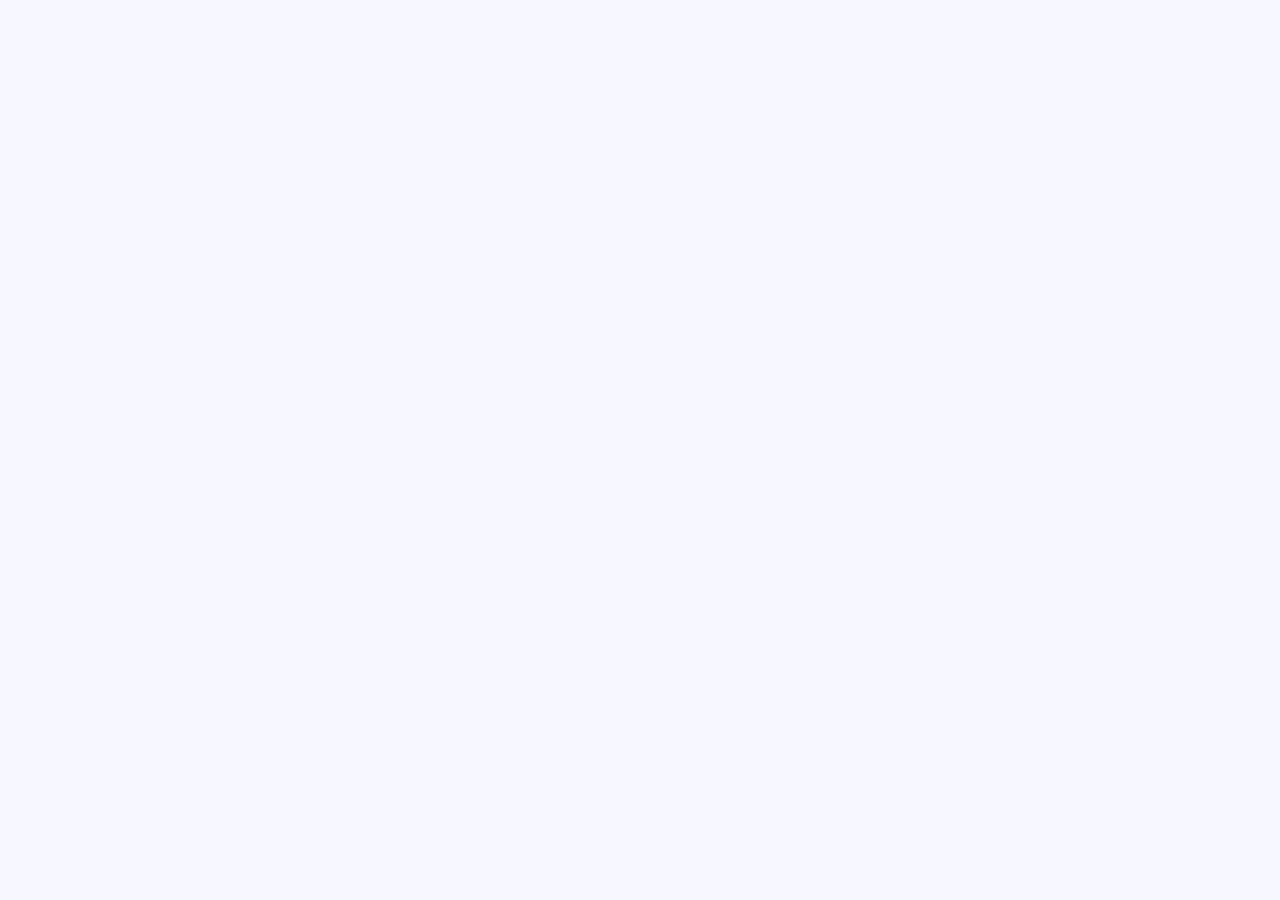
==== index.html @ 4a9fe274 "index in center" ====
<!DOCTYPE html>
<html lang="en">
<head>
    <meta charset="UTF-8">
    <meta name="viewport" content="width=device-width, initial-scale=1.0">
    <meta http-equiv="X-UA-Compatible" content="ie=edge">

    <meta
        name="description"
        content="Professional full-stack developer creating modern and responsive websites.">
    <title>Sakshi Shah| Full stack Developer & Freelancer</title>


    <link rel="stylesheet" href="../style/style.css">
    <link rel="stylesheet" href="../style/skills.css">
    <link rel="stylesheet" href="../style/testimonials.css">
    <link rel="stylesheet" href="../style/my_portfolio.css">
    <link rel="stylesheet" href="../style/contact.css">
    <link rel="icon" type="image/png" href="../src/favicon.png">


    <script src="script.js"></script>

</head>
<body>
        <v-navbar></v-navbar>
        <my-hero></my-hero>
        <my-about></my-about>
        <my-testimonials></my-testimonials>
        <my-skills></my-skills>
        <my-portfolio></my-portfolio>
        <my-contact></my-contact>
</body>
</html>
---- style/style.css ----
@import url('https://fonts.googleapis.com/css2?family=Inter:wght@400;500;600;700;800;900&display=swap');

* {
    box-sizing: border-box;
    margin: 0;
    padding: 0;
}

html, body {
    height: 100%;
    font-family: 'Inter', 'Segoe UI', sans-serif;
    background: #f7f7ff;
    color: #111018;
    overflow-x: hidden;
    scroll-behavior: smooth;
}

my-about,
my-hero,
my-portfolio,
my-skills,
my-testimonials,
v-navbar {
    display: block;
}

.nav-toggle {
    display: none;
}

@media (max-width: 980px) {
    body .vnavbar {
        position: relative;
        width: 100%;
        height: auto;
        min-height: 68px;
        padding: 0 16px;
        border-right: 0;
        border-bottom: 1px solid rgba(0, 0, 0, 0.08);
    }

    body .vnavbar .container {
        width: 100%;
        flex-direction: row;
        justify-content: space-between;
        gap: 12px;
    }

    body .vnavbar .logo {
        width: 52px;
        height: 52px;
        flex: 0 0 52px;
    }

    body .vnavbar .logo a {
        font-size: 2rem;
    }

    body .vnavbar .nav-links {
        width: auto;
        flex: 1;
        flex-direction: row;
        justify-content: flex-end;
        gap: clamp(2px, 1.5vw, 16px);
        margin: 0;
    }

    body .vnavbar .nav-links li {
        width: 42px;
        height: 48px;
        padding: 0;
    }

    body .vnavbar .nav-links li::after {
        display: none;
    }

    body .hero,
    body .about,
    body .testimonials,
    body .skills-section,
    body .portfolio-section,
    body .contact-page {
        margin-left: 0;
    }

    body .hero {
        width: 100%;
        min-height: auto;
    }

    body .hero .container {
        min-height: auto;
        padding: 100px 28px 0;
    }

    body .hero .container::before {
        width: min(68vw, 500px);
        right: -180px;
        top: 130px;
    }

    body .hero .htop {
        height: 64px;
        gap: 16px;
        padding: 0 24px;
    }

    body .hero .htop .contact,
    body .hero .htop .email {
        font-size: 0.75rem;
    }

    body .hero .hero-image {
        position: static;
        display: block;
        width: min(500px, 100%);
        height: auto;
        margin: 28px auto 0;
        align-self: center;
    }

    body .about {
        flex-direction: column;
        align-items: center;
        gap: 36px;
        padding: 40px 28px 56px;
    }

    body .about-left,
    body .about-right {
        width: 100%;
        max-width: 680px;
    }

    body .about-left {
        order: 1;
        margin: 0;
    }

    body .about-right {
        order: 2;
        margin: 0;
        padding: 0;
    }

    body .profile-wrap {
        width: min(400px, 76vw);
        height: min(400px, 76vw);
    }

    body .testimonials {
        padding: 20px 28px 50px;
    }

    body .testimonial-card {
        flex: 0 0 100%;
        max-width: 100%;
        padding: 30px 32px;
    }

    body .skills-section {
        padding: 35px 28px 50px;
    }

    body .skills-grid {
        grid-template-columns: minmax(0, 1fr);
        gap: 32px;
    }

    body .edu-card {
        display: flex;
        width: 100%;
        height: auto;
        padding: 32px;
    }

    body .portfolio-section {
        padding: 35px 28px 60px;
    }

    body .portfolio-grid {
        column-count: 2;
        column-gap: 20px;
    }

    body .contact-page {
        padding: 28px 28px 0;
    }

    body .contact-shell {
        grid-template-columns: minmax(0, 1fr);
        gap: 32px;
    }

    body .form-panel {
        max-width: none;
        margin: 0;
    }

    body .contact-copy p {
        max-width: 100%;
    }
}

@media (max-width: 640px) {
    body .vnavbar {
        position: fixed;
        inset: 0 auto 0 0;
        z-index: 30;
        width: 72px;
        height: 100vh;
        height: 100dvh;
        min-height: 0;
        padding: 0;
        border-right: 1px solid rgba(0, 0, 0, 0.08);
        border-bottom: 0;
        transform: translateX(-100%);
        transition: transform 0.28s ease;
        background: #fff;
        visibility: hidden;
    }

    body .vnavbar .container {
        width: 100%;
        height: 100%;
        flex-direction: column;
        justify-content: flex-start;
        gap: 0;
    }

    body .vnavbar .logo {
        width: 71px;
        height: 71px;
        flex: 0 0 71px;
    }

    body .vnavbar .nav-links {
        width: 100%;
        flex: 0 0 auto;
        flex-direction: column;
        justify-content: flex-start;
        gap: 0;
        margin-top: 100px;
    }

    body .vnavbar .nav-links li {
        width: 100%;
        height: 59px;
        padding: 0;
    }

    body .vnavbar .nav-links li:not(:last-child)::after {
        display: block;
        width: 100%;
    }

    body .vnavbar.is-open {
        transform: translateX(0);
        visibility: visible;
    }

    body .nav-toggle {
        position: fixed;
        right: 16px;
        bottom: 16px;
        z-index: 31;
        display: flex;
        width: 54px;
        height: 54px;
        flex-direction: column;
        align-items: center;
        justify-content: center;
        gap: 5px;
        border: 0;
        border-radius: 50%;
        background: #ff9000;
        box-shadow: 0 5px 18px rgba(17, 16, 24, 0.16);
        cursor: pointer;
    }

    body .nav-toggle span {
        display: block;
        width: 22px;
        height: 2px;
        border-radius: 2px;
        background: #fff;
        transition: transform 0.2s ease, opacity 0.2s ease;
    }

    body .nav-toggle[aria-expanded="true"] span:first-child {
        transform: translateY(7px) rotate(45deg);
    }

    body .nav-toggle[aria-expanded="true"] span:nth-child(2) {
        opacity: 0;
    }

    body .nav-toggle[aria-expanded="true"] span:last-child {
        transform: translateY(-7px) rotate(-45deg);
    }

    body .hero {
        min-height: 100vh;
        min-height: 100svh;
    }

    body .hero .container {
        min-height: 100vh;
        min-height: 100svh;
        justify-content: center;
        padding: 86px 24px 80px;
    }

    body .hero .container::before {
        width: 120vw;
        right: -44vw;
        top: 0;
        opacity: 0.8;
    }

    body .hero .hero-image {
        position: absolute;
        inset: 0 -5% 0 auto;
        width: 110%;
        height: 100%;
        max-width: none;
        margin: 0;
        object-fit: cover;
        object-position: center bottom;
        opacity: 0.38;
        z-index: 1;
    }

    body .hero .htop {
        padding: 0 20px;
    }

    body .hero h5 {
        margin-top: 0;
    }

    body .vnavbar .nav-links a svg {
        width: 22px;
        height: 22px;
    }

    body .hero .htop {
        height: 58px;
        gap: 10px;
        padding: 0 16px;
    }

    body .hero .htop .email {
        display: none;
    }

    body .hero .htop .leguagr {
        gap: 6px;
        padding-right: 0;
    }

    body .hero .container {
        padding: 86px 20px 0;
    }

    body .hero h5,
    body .hero h1,
    body .hero ui,
    body .hero p,
    body .hero .btn {
        margin-left: 0;
    }

    body .hero h5 {
        font-size: 1rem;
    }

    body .hero h1 {
        max-width: 100%;
        font-size: clamp(2.7rem, 12vw, 4rem);
        overflow-wrap: anywhere;
    }

    body .hero ui {
        flex-wrap: wrap;
    }

    body .hero ui li {
        font-size: clamp(1.25rem, 6vw, 1.5rem);
    }

    body .hero p {
        font-size: 0.95rem;
    }

    body .hero .btn {
        padding: 12px 22px;
    }

    body .about {
        padding: 36px 20px 48px;
    }

    body .about-left {
        flex-basis: auto;
    }

    body .profile-wrap {
        width: min(315px, 76vw);
        height: min(315px, 76vw);
    }

    body .about-grid {
        grid-template-columns: minmax(0, 1fr);
        gap: 12px;
    }

    body .info-row {
        justify-content: flex-start;
        gap: 12px;
        white-space: normal;
    }

    body .info-row p {
        min-width: 0;
        white-space: normal;
        overflow-wrap: anywhere;
    }

    body .testimonials {
        padding: 10px 20px 45px;
    }

    body .testimonials .section-tag.testimonials-tag,
    body .skills-section .section-tag.skills-tag,
    body .portfolio-section .section-tag.portfolio-tag {
        font-size: 1.6rem;
    }

    body .testimonials .section-tag.testimonials-tag {
        margin-bottom: 28px;
    }

    body .testimonial-card {
        flex-direction: column;
        align-items: flex-start;
        gap: 18px;
        padding: 24px 20px;
    }

    body .testimonial-avatar {
        width: 76px;
        height: 76px;
        flex: 0 0 76px;
        margin: 0;
    }

    body .testimonial-text {
        font-size: 0.84rem;
        margin-bottom: 16px;
    }

    body .skills-section {
        padding: 25px 20px 40px;
    }

    body .skills-section .section-tag.skills-tag {
        margin-bottom: 30px;
    }

    body .skill-percent {
        min-width: 65px;
        font-size: 1.5rem;
    }

    body .skill-row {
        gap: 16px;
    }

    body .edu-card {
        padding: 28px 22px;
        gap: 26px;
    }

    body .portfolio-section {
        padding: 30px 20px 50px;
    }

    body .portfolio-filter-nav {
        gap: 12px 16px;
        margin-bottom: 30px;
    }

    body .portfolio-grid {
        column-count: 1;
        column-gap: 0;
    }

    body .portfolio-card {
        margin-bottom: 18px;
    }

    body .portfolio-overlay {
        padding: 18px;
    }

    body .modal-close {
        top: -38px;
        right: 0;
    }

    body .contact-page {
        padding: 28px 16px 0;
    }

    body .contact-shell {
        gap: 28px;
    }

    body .contact-copy h2 {
        font-size: clamp(2.1rem, 10vw, 3rem);
    }

    body .contact-item {
        align-items: flex-start;
        font-size: 0.98rem;
        overflow-wrap: anywhere;
    }

    body .field-row {
        grid-template-columns: minmax(0, 1fr);
        gap: 16px;
    }

    body .contact-form input,
    body .contact-form textarea {
        min-width: 0;
        padding: 14px 15px;
    }

    body .map-container {
        height: clamp(220px, 65vw, 360px);
        margin-bottom: 48px;
    }

    body .map-container iframe {
        display: block;
    }
}

@media (max-width: 360px) {
    body .vnavbar {
        width: 68px;
    }

    body .vnavbar .nav-links li {
        width: 100%;
    }

    body .vnavbar .nav-links a svg {
        width: 20px;
        height: 20px;
    }

    body .hero .container {
        padding-right: 16px;
        padding-left: 16px;
    }

    body .skill-percent {
        min-width: 58px;
        font-size: 1.3rem;
    }
}
---- style/skills.css ----
.skills-section {
    position: relative;
    margin-left: 71px;
    padding: 30px clamp(60px, 10.6vw, 145px) 55px;
    background: #ffffff;
}

.skills-container {
    width: 100%;
    max-width: 1140px;
    margin: 0 auto;
}

.skills-section .section-tag.skills-tag {
    font-size: 1.85rem;
    font-weight: 800;
    line-height: 1.25;
    color: #111018;
    margin: 0 0 45px;
}

.skills-section .section-tag.skills-tag::before {
    content: "";
    position: absolute;
    z-index: -1;
    width: 44px;
    height: 44px;
    left: -14px;
    top: 50%;
    transform: translateY(-50%);
    border-radius: 50%;
    background: #ffb85b;
}

.skills-grid {
    display: grid;
    grid-template-columns: minmax(320px, 390px) 1fr;
    gap: clamp(40px, 6vw, 85px);
    align-items: start;
}


.edu-card {
    background: #f7f7fc;
    border-radius: 12px;
    width: 325px;
    height: 350px;
    padding: 42px 38px;
    flex-direction: column;
    gap: 34px;
}

.edu-item {
    display: flex;
    flex-direction: column;
}

.edu-year {
    font-size: 0.82rem;
    font-weight: 500;
    color: #7b7983;
    margin-bottom: 6px;
    letter-spacing: 0.01em;
}

.edu-title {
    font-size: 1.05rem;
    font-weight: 800;
    color: #111018;
    margin: 0 0 6px;
    line-height: 1.3;
}

.edu-school {
    font-size: 0.85rem;
    color: #727079;
    margin: 0;
    line-height: 1.4;
    font-weight: 400;
}

.skills-list {
    display: flex;
    flex-direction: column;
    gap: 32px;
    padding-top: 10px;
}

.skill-row {
    display: flex;
    align-items: center;
    gap: 24px;
}

.skill-percent {
    font-size: 2rem;
    font-weight: 800;
    color: #111018;
    min-width: 82px;
    flex-shrink: 0;
    line-height: 1;
    letter-spacing: -0.02em;
}

.skill-content {
    flex: 1;
    min-width: 0;
}

.skill-name {
    display: block;
    font-size: 0.88rem;
    font-weight: 600;
    color: #111018;
    margin-bottom: 9px;
    line-height: 1.2;
}

.skill-track {
    width: 100%;
    height: 8px;
    background: #e8e8f0;
    border-radius: 3px;
    overflow: hidden;
}

.skill-bar {
    height: 100%;
    background: #ff9000;
    border-radius: 3px;
    transition: width 0.8s cubic-bezier(0.22, 1, 0.36, 1);
}
---- style/testimonials.css ----
.testimonials {
    position: relative;
    margin-left: 97px;
    padding: 0 clamp(60px, 10.6vw, 145px) 55px;
    background: #f7f7ff;
}

.testimonials-container {
    width: 100%;
    max-width: 1140px;
    margin: 0 auto;
}

.testimonials .section-tag.testimonials-tag {
    font-size: 1.85rem;
    font-weight: 800;
    line-height: 1.25;
    color: #111018;
    margin: 0 0 47px;
}

.testimonials .section-tag.testimonials-tag::before {
    content: "";
    position: absolute;
    z-index: -1;
    width: 44px;
    height: 44px;
    left: -14px;
    top: 50%;
    transform: translateY(-50%);
    border-radius: 50%;
    background: #ffb85b;
}

.testimonials-slider {
    width: 100%;
    overflow: hidden;
    position: relative;
    padding: 1px 1px;
    margin: -12px -6px 0;
}

.testimonials-track {
    display: flex;
    gap: 28px;
    transition: transform 0.45s cubic-bezier(0.22, 1, 0.36, 1);
    will-change: transform;
}

.testimonial-card {
    flex: 0 0 calc((100% - 28px) / 2);
    min-width: 0;
    background: #ffffff;
    border-radius: 10px;
    margin-top: 12px;
    padding: 45px 60px;
    display: flex;
    align-items: flex-start;
    gap: 0px;
    box-shadow: 0 8px 30px rgba(0, 0, 0, 0.035);
    border: 1px solid rgba(0, 0, 0, 0.02);
    transition: transform 0.25s ease, box-shadow 0.25s ease;
    user-select: none;
}

.testimonial-card:hover {
    transform: translateY(-2px);
    box-shadow: 0 12px 34px rgba(0, 0, 0, 0.06);
}

.testimonial-avatar {
    width: 130px;
    height: 100px;
    flex: 0 0 97px;
    border-radius: 70%;
    margin-right: 21px;
    margin-top: 4px;
    margin-bottom: 4px;
    margin-left: -20px;
    background: #f7f7ff;
    overflow: hidden;
}

.testimonial-avatar img {
    width: 100%;
    height: 100%;
    object-fit: cover;
    display: block;
}

.testimonial-content {
    flex: 1;
    min-width: 0;
}

.testimonial-text {
    font-size: 0.86rem;
    line-height: 1.68;
    color: #5d5c64;
    margin: 0 0 22px 0;
    font-weight: 400;
}

.testimonial-name {
    font-size: 1.05rem;
    font-weight: 800;
    color: #111018;
    margin: 0 0 4px 0;
    line-height: 1.2;
}

.testimonial-role {
    display: block;
    font-size: 0.78rem;
    color: #77757f;
    font-weight: 500;
}

.testimonials-dots {
    display: flex;
    justify-content: center;
    align-items: center;
    gap: 12px;
    margin-top: 36px;
}

.slider-dot {
    width: 15px;
    height: 15px;
    border-radius: 50%;
    border: 2px solid #ff9000;
    background: transparent;
    padding: 0;
    cursor: pointer;
    display: inline-flex;
    align-items: center;
    justify-content: center;
    transition: transform 0.2s ease, border-color 0.2s ease;
    outline: none;
}

.slider-dot:hover {
    transform: scale(1.15);
}

.slider-dot:focus-visible {
    box-shadow: 0 0 0 3px rgba(255, 144, 0, 0.35);
}

.slider-dot.active::after {
    content: "";
    width: 5px;
    height: 5px;
    border-radius: 50%;
    background: #ff9000;
    display: block;
}

.testimonials-wave {
    width: min(100%, 1000px);
    height: 12px;
    margin: 0 auto 30px;
    background-image: url("data:image/svg+xml,%3Csvg xmlns='http%3A%2F%2Fwww.w3.org%2F2000%2Fsvg' width='40' height='10' viewBox='0 0 40 10'%3E%3Cpath d='M0 5 Q5 0 10 5 T20 5 T30 5 T40 5' fill='none' stroke='%23d6d6dd' stroke-width='2'/%3E%3C/svg%3E");
    background-repeat: repeat-x;
    background-size: 40px 10px;
}

.testimonials-wave-bottom {
    margin-top: 75px;
    margin-bottom: 70px;
}
---- style/my_portfolio.css ----
.portfolio-section {
    position: relative;
    margin-left: 71px;
    padding: 35px clamp(60px, 10.6vw, 145px) 80px;
    background: #f7f7ff;
    min-height: 100vh;
}

.portfolio-container {
    width: 100%;
    max-width: 1140px;
    margin: 0 auto;
}

.portfolio-header {
    margin-bottom: 24px;
}

.portfolio-section .section-tag.portfolio-tag {
    position: relative;
    display: inline-block;
    font-size: 1.85rem;
    font-weight: 800;
    line-height: 1.25;
    color: #111018;
    margin: 0;
    z-index: 1;
}

.portfolio-section .section-tag.portfolio-tag::before {
    content: "";
    position: absolute;
    z-index: -1;
    width: 44px;
    height: 44px;
    left: -14px;
    top: 50%;
    transform: translateY(-50%);
    border-radius: 50%;
    background: #ffb85b;
}

.portfolio-filter-nav {
    display: flex;
    align-items: center;
    gap: 22px;
    margin-bottom: 40px;
    flex-wrap: wrap;
}

.filter-btn {
    position: relative;
    background: transparent;
    border: none;
    outline: none;
    font-family: inherit;
    font-size: 0.88rem;
    font-weight: 500;
    color: #727079;
    cursor: pointer;
    padding: 6px 0 10px;
    transition: color 0.25s ease;
    text-transform: capitalize;
}

.filter-btn:hover {
    color: #ff9000;
}

.filter-btn.active {
    color: #111018;
    font-weight: 700;
}

.filter-btn .active-indicator {
    position: absolute;
    bottom: 0;
    left: 0;
    width: 100%;
    height: 2.5px;
    background: #ff9000;
    border-radius: 2px;
    opacity: 0;
    transform: scaleX(0);
    transform-origin: left center;
    transition: opacity 0.25s ease, transform 0.25s ease;
}

.filter-btn.active .active-indicator {
    opacity: 1;
    transform: scaleX(1);
}

.portfolio-grid {
    column-count: 3;
    column-gap: 24px;
    width: 100%;
}

.portfolio-card {
    position: relative;
    break-inside: avoid;
    margin-bottom: 24px;
    display: block;
    overflow: hidden;
    cursor: pointer;
    background: #eef0f8;
    transition: transform 0.35s cubic-bezier(0.16, 1, 0.3, 1), box-shadow 0.35s ease;
}

.portfolio-card:hover {
    transform: translateY(-4px);
    box-shadow: 0 16px 36px rgba(17, 16, 24, 0.12);
}

.portfolio-card img {
    width: 100%;
    height: auto;
    display: block;
    transition: transform 0.65s cubic-bezier(0.16, 1, 0.3, 1);
}

.portfolio-card:hover img {
    transform: scale(1.05);
}

.portfolio-overlay {
    position: absolute;
    inset: 0;

    background: linear-gradient(
        180deg,
        rgba(17, 16, 24, 0.85) 0%,
        rgba(17, 16, 24, 0.35) 40%,
        rgba(17, 16, 24, 0.05) 100%
    );

    display: flex;
    justify-content: space-between;

    align-items: flex-start;

    padding: 24px;
    opacity: 0;
    transition: opacity 0.35s ease;
    z-index: 2;
}
.portfolio-card:hover .portfolio-overlay {
    opacity: 1;
}

.portfolio-info {
    transform: translateY(-20px);
    opacity: 0;

    transition:
        transform 0.45s cubic-bezier(0.16, 1, 0.3, 1),
        opacity 0.35s ease;
}

.portfolio-card:hover .portfolio-info {
    transform: translateY(0);
    opacity: 1;
}

.portfolio-cat {
    display: block;
    font-size: 0.72rem;
    font-weight: 600;
    text-transform: uppercase;
    letter-spacing: 0.08em;
    color: white;
}

.portfolio-title {
    font-size: 1.05rem;
    font-weight: 700;
    color: #ffffff;
    line-height: 1.3;
}

.portfolio-icon {
    position: absolute;
    bottom: 24px;
    right: 24px;

    width: 38px;
    height: 38px;
    border-radius: 50%;

    background: rgba(255, 255, 255, 0.16);
    backdrop-filter: blur(8px);

    /* display: flex;
    align-items: center;
    justify-content: center; */

    transform: translateY(14px) scale(0.85);

    transition:
        transform 0.35s cubic-bezier(0.16, 1, 0.3, 1),
        background 0.25s ease;
}

.portfolio-card:hover .portfolio-icon {
    transform: translateY(0) scale(1);
}
.portfolio-icon:hover {
    background: #ff9000;
}

.portfolio-modal {
    position: fixed;
    inset: 0;
    z-index: 9999;
    display: flex;
    align-items: center;
    justify-content: center;
    padding: 24px;
    opacity: 0;
    visibility: hidden;
    transition: opacity 0.3s ease, visibility 0.3s ease;
}

.portfolio-modal.active {
    opacity: 1;
    visibility: visible;
}

.modal-backdrop {
    position: absolute;
    inset: 0;
    background: rgba(10, 10, 15, 0.85);
    backdrop-filter: blur(6px);
}

.modal-content {
    position: relative;
    max-width: 820px;
    width: 100%;
    max-height: 90vh;
    display: flex;
    flex-direction: column;
    align-items: center;
    z-index: 10;
    transform: scale(0.94);
    transition: transform 0.3s cubic-bezier(0.16, 1, 0.3, 1);
}

.portfolio-modal.active .modal-content {
    transform: scale(1);
}

.modal-image-wrapper {
    position: relative;
    max-height: 75vh;
    display: flex;
    justify-content: center;
    overflow: hidden;
    border-radius: 4px;
    box-shadow: 0 25px 60px rgba(0, 0, 0, 0.5);
}

.modal-image {
    max-width: 100%;
    max-height: 75vh;
    object-fit: contain;
    display: block;
}

.modal-meta {
    margin-top: 18px;
    text-align: center;
    color: #ffffff;
}

.modal-cat {
    font-size: 0.8rem;
    font-weight: 600;
    text-transform: uppercase;
    letter-spacing: 0.08em;
    color: #ff9000;
    display: block;
    margin-bottom: 4px;
}

.modal-title {
    font-size: 1.25rem;
    font-weight: 700;
    margin: 0;
}

.modal-close {
    position: absolute;
    top: -46px;
    right: 0;
    background: transparent;
    border: none;
    color: #ffffff;
    font-size: 1.8rem;
    line-height: 1;
    cursor: pointer;
    padding: 6px;
    transition: color 0.2s ease, transform 0.2s ease;
}

.modal-close:hover {
    color: #ff9000;
    transform: rotate(90deg);
}
---- style/contact.css ----
.contact-page {
    position: relative;
    margin-left: 80px;
    padding: 28px clamp(35px, 7vw, 140px) 0;
    background: #f5f5fb;
    color: #1d1d23;
}

.contact-shell {
    display: grid;
    grid-template-columns: minmax(280px, 0.9fr) minmax(380px, 1.35fr);
    align-items: start;
    gap: clamp(28px, 4vw, 82px);
    max-width: 1200px;
    margin: 0 auto;
}

.contact-copy {
    padding-top: 10px;
}

.contact-copy h2 {
    font-size: clamp(2.2rem, 3vw, 4rem);
    line-height: 1.05;
    letter-spacing: -0.06em;
    font-weight: 100;
    margin-bottom: 18px;
    color: #17181d;
}

.contact-copy h2 span {
    display: block;
}

.contact-copy p {
    max-width: 430px;
    font-size: 1.05rem;
    line-height: 1.7;
    color: rgba(24, 26, 30, 0.78);
    margin-bottom: 26px;
}

.contact-list {
    list-style: none;
    display: flex;
    flex-direction: column;
    gap: 18px;
    margin: 0;
    padding: 0;
}

.contact-item {
    display: flex;
    align-items: center;
    gap: 14px;
    font-size: 1.1rem;
    line-height: 1.5;
    color: #14161c;
}

.contact-item a {
    color: #14161c;
    text-decoration: none;
}

.contact-item a:hover {
    text-decoration: underline;
}

.contact-img {
    width: 42px;
    height: 42px;
}

.form-panel {
    max-width: 640px;
    width: 100%;
    margin-left: auto;
}

.form-panel h3 {
    font-size: clamp(2rem, 2vw, 2.6rem);
    font-weight: 700;
    line-height: 1.2;
    letter-spacing: -0.04em;
    margin: 0 0 20px;
    color: #18191d;
}

.contact-form {
    display: flex;
    flex-direction: column;
    gap: 18px;
}

.field-row {
    display: grid;
    grid-template-columns: repeat(2, minmax(0, 1fr));
    gap: 18px;
}

.contact-form input,
.contact-form textarea {
    width: 100%;
    border: 1px solid rgba(21, 24, 28, 0.22);
    background: white;
    color: rgba(17, 20, 24, 0.8);
    border-radius: 7px;
    font: inherit;
    padding: 16px 18px;
    outline: none;
    transition: border-color 0.2s ease, box-shadow 0.2s ease;
}

.contact-form input::placeholder,
.contact-form textarea::placeholder {
    color: rgba(17, 20, 24, 0.56);
}

.contact-form input:focus,
.contact-form textarea:focus {
    border-color: rgba(17, 20, 24, 0.4);
    box-shadow: 0 0 0 3px rgba(17, 20, 24, 0.05);
}

.contact-form textarea {
    min-height: 160px;
    resize: vertical;
    padding-right: 42px;
}

.contact-form button {
    align-self: flex-start;
    border: none;
    background: #1b1d22;
    color: #fff;
    border-radius: 5px;
    padding: 15px 26px;
    font-size: 1.05rem;
    font-weight: 600;
    cursor: pointer;
    transition: transform 0.2s ease, opacity 0.2s ease;
}

.contact-form button:hover {
    transform: translateY(-1px);
    opacity: 0.96;
}

.map-container {
  width: 100%;
  max-width: 1200px;
  height: 450px;
  overflow: hidden;
  margin-top : 20px;
  margin-bottom: 90px;
  margin-left: auto;
  margin-right: auto;
}

.map-container iframe {
  width: 100%;
  height: 100%;
  filter: grayscale(100%);
  border: 0;
}
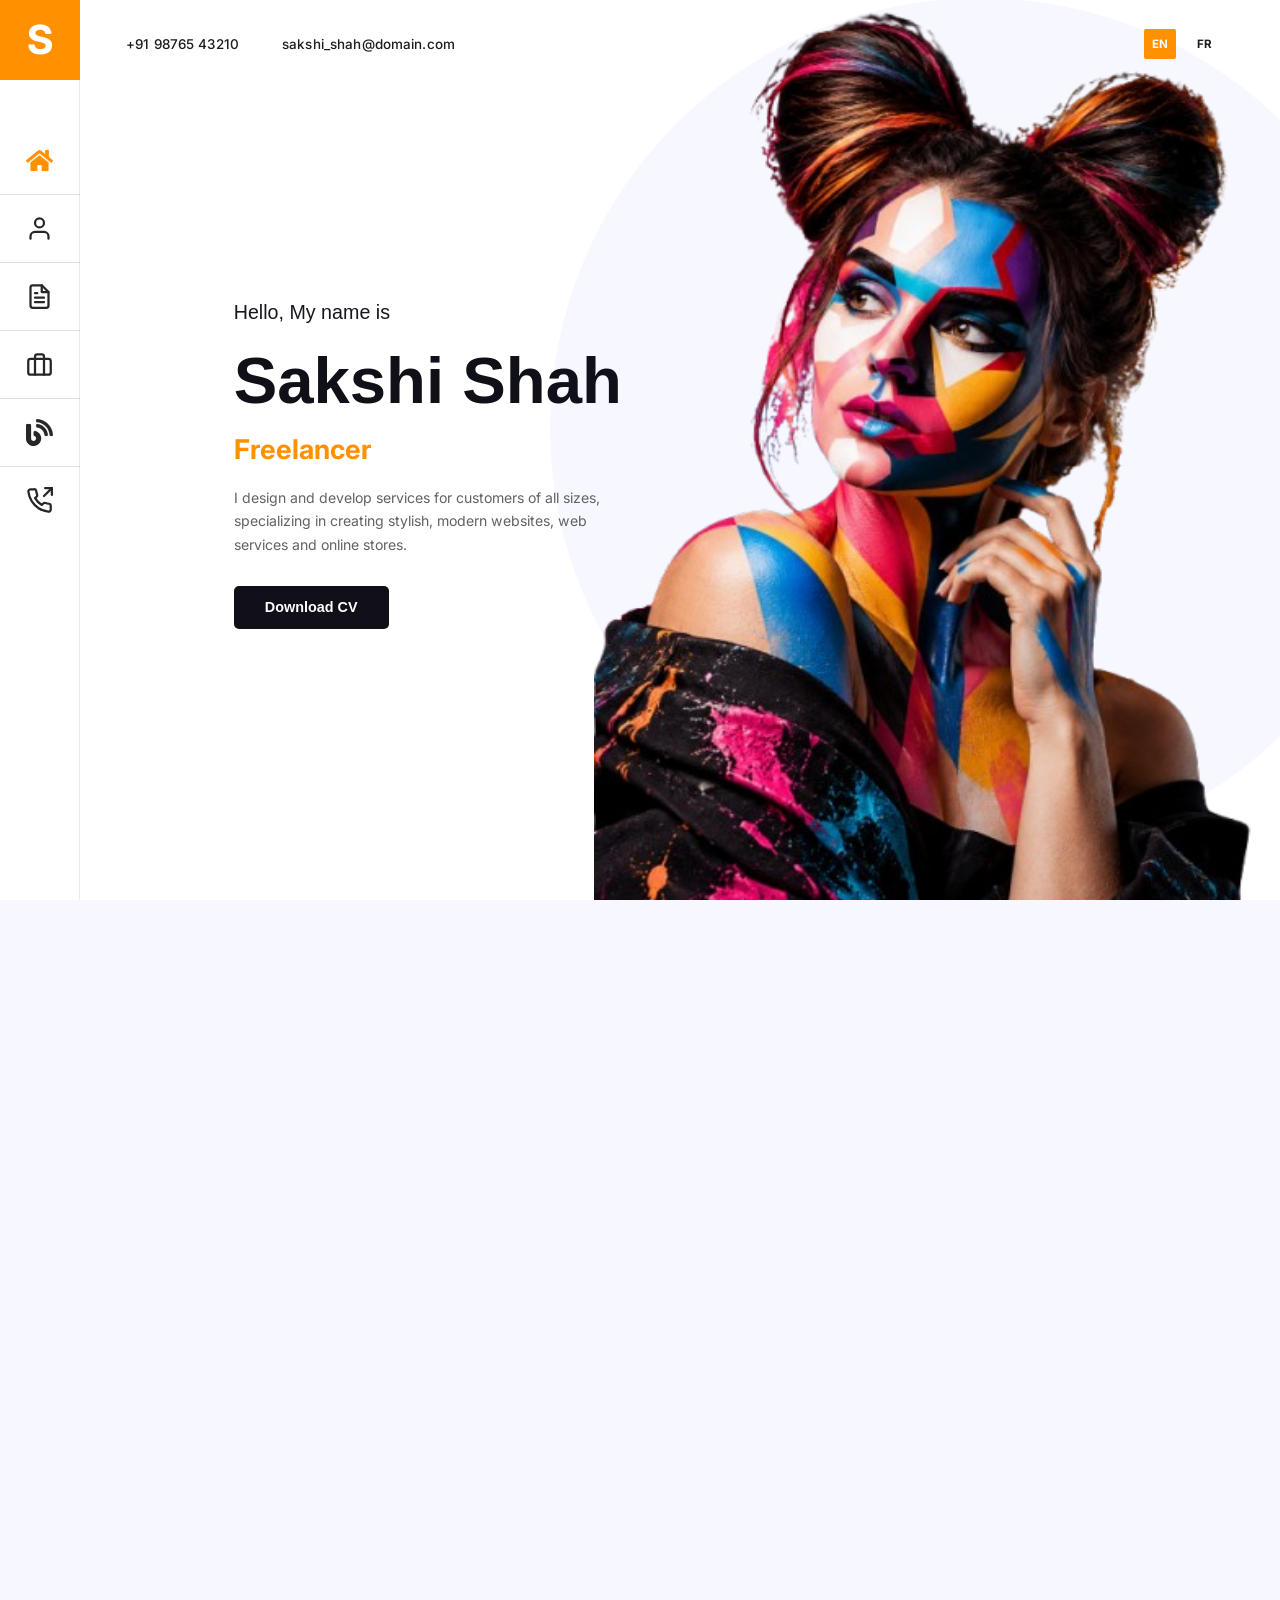
==== commit a6dc48d5: "chenges do in index.html" ====
--- a/index.html
+++ b/index.html
@@ -11,15 +11,15 @@
     <title>Sakshi Shah| Full stack Developer & Freelancer</title>
 
 
-    <link rel="stylesheet" href="../style/style.css">
-    <link rel="stylesheet" href="../style/skills.css">
-    <link rel="stylesheet" href="../style/testimonials.css">
-    <link rel="stylesheet" href="../style/my_portfolio.css">
-    <link rel="stylesheet" href="../style/contact.css">
-    <link rel="icon" type="image/png" href="../src/favicon.png">
+    <link rel="stylesheet" href="style/style.css">
+    <link rel="stylesheet" href="style/skills.css">
+    <link rel="stylesheet" href="style/testimonials.css">
+    <link rel="stylesheet" href="style/my_portfolio.css">
+    <link rel="stylesheet" href="style/contact.css">
+    <link rel="icon" type="image/png" href="src/favicon.png">
 
 
-    <script src="script.js"></script>
+    <script src="pages/script.js"></script>
 
 </head>
 <body>
